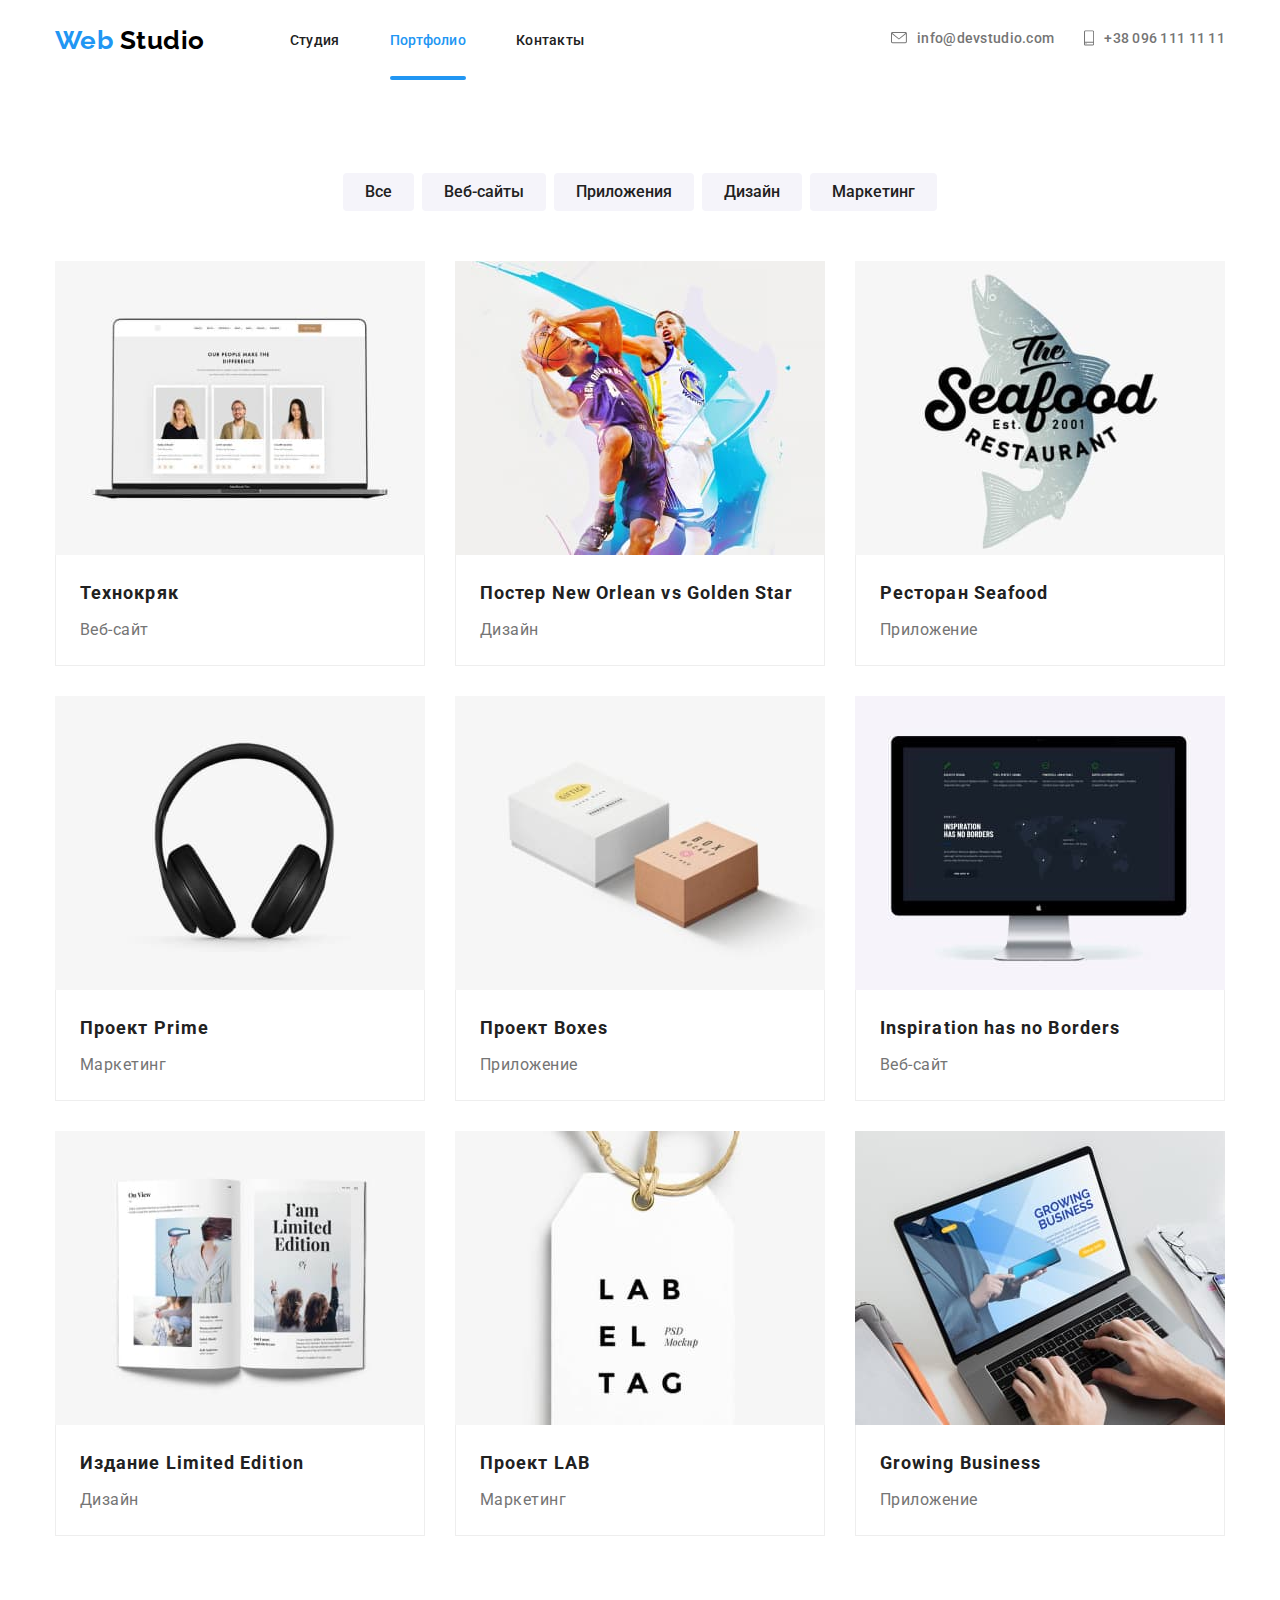
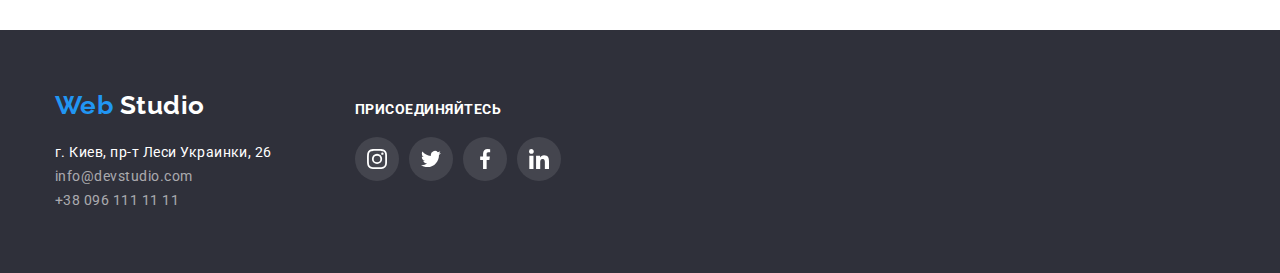
==== portfolio.html @ 460a6da7 "добавляет файлы" ====
<!DOCTYPE html>
<html lang="ru">
  <head>
    <meta charset="UTF-8" />
    <meta name="viewport" content="width=device-width, initial-scale=1.0" />
    <title>Portfolio</title>
    <link
      href="https://fonts.googleapis.com/css2?family=Raleway:wght@700&family=Roboto:wght@400;500;700&display=swap"
      rel="stylesheet"
    />
    <link rel="stylesheet" href="./css/normalize.css" />
    <link rel="stylesheet" href="./css/style.css" />
  </head>
  <body>
    <!--Шапка сайта-->

    <header>
      <div class="conteiner main-nav">
        <nav class="navigate">
          <a href="./index.html" class="logo link">
            Web <span class="logo-black">Studio</span>
          </a>

          <ul class="site-nav list">
            <li class="item"><a href="./index.html" class="link">Студия</a></li>
            <li class="item">
              <a href="./portfolio.html" class="link current">Портфолио</a>
            </li>
            <li class="item"><a href="" class="link">Контакты</a></li>
          </ul>
        </nav>

        <ul class="contacts list">
          <li class="item mail">
            <a href="mailto:info@devstudio.com" class="link">
              <svg class="icon-mail">
                <use href="./images/icons/sprite.svg#icon-mail"></use>
              </svg>
              info@devstudio.com
            </a>
          </li>
          <li class="item pfone">
            <a href="tel:+380961111111" class="link">
              <svg class="icon-phone">
                <use href="./images/icons/sprite.svg#icon-smartphone"></use>
              </svg>
              +38 096 111 11 11
            </a>
          </li>
        </ul>
      </div>
    </header>

    <main>
      <!-- Порфолио -->
      <section class="portfolio">
        <div class="conteiner">
          <h1 class="section-title visually-hidden">Портфолио</h1>
          <ul class="filter-list list">
            <li class="btn"><button class="btn-portfolio">Все</button></li>
            <li class="btn">
              <button class="btn-portfolio">Веб-сайты</button>
            </li>
            <li class="btn">
              <button class="btn-portfolio">Приложения</button>
            </li>
            <li class="btn"><button class="btn-portfolio">Дизайн</button></li>
            <li class="btn">
              <button class="btn-portfolio">Маркетинг</button>
            </li>
          </ul>

          <ul class="portfolio-items list">
            <li class="portfolio-card">
              <a href="" class="link">
                <div class="portfolio-img">
                  <img src="./images/portfolio/img.jpg" alt="" class="img" />
                  <div class="portfolio-animation">
                    <p class="portfolio-hov">
                      Технокряк это современная площадка распространения
                      коронавируса. Компании используют эту платформу для
                      цифрового шпионажа и атак на защищённые сервера
                      конкурентовы.
                    </p>
                  </div>
                </div>
                <div class="portfolio-desc">
                  <h2 class="portfolio-title">Технокряк</h2>
                  <p class="portfolio-text">Веб-сайт</p>
                </div>
              </a>
            </li>
            <li class="portfolio-card">
              <a href="" class="link">
                <div class="portfolio-img">
                  <img
                    src="./images/portfolio/goldenstar.jpg"
                    alt=""
                    class="img"
                  />
                  <div class="portfolio-animation">
                    <p class="portfolio-hov">
                      Технокряк это современная площадка распространения
                      коронавируса. Компании используют эту платформу для
                      цифрового шпионажа и атак на защищённые сервера
                      конкурентовы.
                    </p>
                  </div>
                </div>
                <div class="portfolio-desc">
                  <h2 class="portfolio-title">
                    Постер New Orlean vs Golden Star
                  </h2>
                  <p class="portfolio-text">Дизайн</p>
                </div></a
              >
            </li>

            <li class="portfolio-card">
              <a href="" class="link">
                <div class="portfolio-img">
                  <img
                    src="./images/portfolio/seafood.jpg"
                    alt=""
                    class="img"
                  />
                  <div class="portfolio-animation">
                    <p class="portfolio-hov">
                      Технокряк это современная площадка распространения
                      коронавируса. Компании используют эту платформу для
                      цифрового шпионажа и атак на защищённые сервера
                      конкурентовы.
                    </p>
                  </div>
                </div>
                <div class="portfolio-desc">
                  <h2 class="portfolio-title">Ресторан Seafood</h2>
                  <p class="portfolio-text">Приложение</p>
                </div></a
              >
            </li>
            <li class="portfolio-card">
              <a href="" class="link">
                <div class="portfolio-img">
                  <img src="./images/portfolio/prime.jpg" alt="" class="img" />
                  <div class="portfolio-animation">
                    <p class="portfolio-hov">
                      Технокряк это современная площадка распространения
                      коронавируса. Компании используют эту платформу для
                      цифрового шпионажа и атак на защищённые сервера
                      конкурентовы.
                    </p>
                  </div>
                </div>
                <div class="portfolio-desc">
                  <h2 class="portfolio-title">Проект Prime</h2>
                  <p class="portfolio-text">Маркетинг</p>
                </div>
              </a>
            </li>
            <li class="portfolio-card">
              <a href="" class="link">
                <div class="portfolio-img">
                  <img src="./images/portfolio/boxes.jpg" alt="" class="img" />
                  <div class="portfolio-animation">
                    <p class="portfolio-hov">
                      Технокряк это современная площадка распространения
                      коронавируса. Компании используют эту платформу для
                      цифрового шпионажа и атак на защищённые сервера
                      конкурентовы.
                    </p>
                  </div>
                </div>
                <div class="portfolio-desc">
                  <h2 class="portfolio-title">Проект Boxes</h2>
                  <p class="portfolio-text">Приложение</p>
                </div></a
              >
            </li>

            <li class="portfolio-card">
              <a href="" class="link">
                <div class="portfolio-img">
                  <img
                    src="./images/portfolio/insriration.jpg"
                    alt=""
                    class="img"
                  />
                  <div class="portfolio-animation">
                    <p class="portfolio-hov">
                      Технокряк это современная площадка распространения
                      коронавируса. Компании используют эту платформу для
                      цифрового шпионажа и атак на защищённые сервера
                      конкурентовы.
                    </p>
                  </div>
                </div>
                <div class="portfolio-desc">
                  <h2 class="portfolio-title">Inspiration has no Borders</h2>
                  <p class="portfolio-text">Веб-сайт</p>
                </div></a
              >
            </li>
            <li class="portfolio-card">
              <a href="" class="link">
                <div class="portfolio-img">
                  <img
                    src="./images/portfolio/limitededition.jpg"
                    alt=""
                    class="img"
                  />
                  <div class="portfolio-animation">
                    <p class="portfolio-hov">
                      Технокряк это современная площадка распространения
                      коронавируса. Компании используют эту платформу для
                      цифрового шпионажа и атак на защищённые сервера
                      конкурентовы.
                    </p>
                  </div>
                </div>
                <div class="portfolio-desc">
                  <h2 class="portfolio-title">Издание Limited Edition</h2>
                  <p class="portfolio-text">Дизайн</p>
                </div></a
              >
            </li>
            <li class="portfolio-card">
              <a href="" class="link">
                <div class="portfolio-img">
                  <img src="./images/portfolio/lab.jpg" alt="" class="img" />
                  <div class="portfolio-animation">
                    <p class="portfolio-hov">
                      Технокряк это современная площадка распространения
                      коронавируса. Компании используют эту платформу для
                      цифрового шпионажа и атак на защищённые сервера
                      конкурентовы.
                    </p>
                  </div>
                </div>
                <div class="portfolio-desc">
                  <h2 class="portfolio-title">Проект LAB</h2>
                  <p class="portfolio-text">Маркетинг</p>
                </div></a
              >
            </li>
            <li class="portfolio-card">
              <a href="" class="link">
                <div class="portfolio-img">
                  <img
                    src="./images/portfolio/growingbusiness.jpg"
                    alt=""
                    class="img"
                  />
                  <div class="portfolio-animation">
                    <p class="portfolio-hov">
                      Технокряк это современная площадка распространения
                      коронавируса. Компании используют эту платформу для
                      цифрового шпионажа и атак на защищённые сервера
                      конкурентовы.
                    </p>
                  </div>
                </div>
                <div class="portfolio-desc">
                  <h2 class="portfolio-title">Growing Business</h2>
                  <p class="portfolio-text">Приложение</p>
                </div></a
              >
            </li>
          </ul>
        </div>
      </section>
    </main>

    <!-- Футер -->
    <footer class="footer">
      <div class="conteiner footer-content">
        <div class="footer-box">
          <a href="./index.html" class="logo link logo-footer">
            Web <span class="logo-white">Studio</span>
          </a>
          <address class="address">
            г. Киев, пр-т Леси Украинки, 26
            <ul class="list">
              <li>
                <a href="mailto:info@devstudio.com" class="link">
                  info@devstudio.com
                </a>
              </li>
              <li>
                <a href="tel:+380961111111" class="link"> +38 096 111 11 11 </a>
              </li>
            </ul>
          </address>
        </div>

        <div class="footer-box">
          <h3 class="join">Присоединяйтесь</h3>
          <ul class="list link join-list">
            <li class="join-item">
              <a
                href="https://www.instagram.com"
                target="blank"
                rel="noopener"
                aria-label="Ссылка на Instagram"
                class="link social-links join-link"
              >
                <svg class="icon icon-instagram" width="20" height="20">
                  <use href="./images/icons/sprite.svg#icon-instagram"></use>
                </svg>
              </a>
            </li>
            <li class="join-item">
              <a
                href="https://twitter.com/explore"
                target="blank"
                rel="noopener"
                aria-label="Ссылка на Twitter"
                class="link social-links join-link"
              >
                <svg class="icon icon-twiter" width="20" height="20">
                  <use href="./images/icons/sprite.svg#icon-twitter"></use>
                </svg>
              </a>
            </li>
            <li class="join-item">
              <a
                href="https://www.facebook.com/"
                target="blank"
                rel="noopener"
                aria-label="Ссылка на Facebook"
                class="link social-links join-link"
              >
                <svg class="icon icon-facebook" width="20" height="20">
                  <use href="./images/icons/sprite.svg#icon-facebook"></use>
                </svg>
              </a>
            </li>
            <li class="join-item">
              <a
                href="https://linkedin.com/"
                target="blank"
                rel="noopener"
                aria-label="Ссылка на LinkedIn"
                class="link social-links join-link"
              >
                <svg class="icon icon-linkedin" width="20" height="20">
                  <use href="./images/icons/sprite.svg#icon-linkedin"></use>
                </svg>
              </a>
            </li>
          </ul>
        </div>
      </div>
    </footer>
  </body>
</html>
---- css/style.css ----
html {
  box-sizing: border-box;
}

*,
*::before,
*::after {
  box-sizing: inherit;
}

:root {
  --primery-text-color: #212121;
  --secondary-text-color: #757575;
  --accent-text-color: #2196f3;
  --primery-white-color: #ffffff;
  --footer-color: #2f303a;
  --icon-color: #afb1b8;
}

/* общие стили сайта  */
body {
  font-family: "Roboto", sans-serif;
  letter-spacing: 0.03em;
  color: var(--primery-text-color);
  background-color: var(--primery-white-color);
}

.list {
  list-style: none;
  margin: 0;
  padding: 0;
}

.link {
  text-decoration: none;

  transition: color 250ms cubic-bezier(0.4, 0, 0.2, 1),
    background-color 250ms cubic-bezier(0.4, 0, 0.2, 1);
}

.section {
  padding-top: 94px;
  padding-bottom: 94px;
}

.section-title {
  margin-top: 0;
  margin-bottom: 50px;

  font-weight: 700;
  font-size: 36px;
  line-height: 1.167;
  text-align: center;

  color: var(--primery-text-color);
}

.img {
  display: block;
}
.conteiner {
  width: 1200px;
  padding-left: 15px;
  padding-right: 15px;
  margin: 0 auto;
  /* outline: 1px solid black; */
}

/* Стили шапки */

.main-nav {
  display: flex;
  align-items: center;
}

.navigate {
  display: flex;
  align-items: center;
}

/* стили логотипа */

.logo {
  font-family: Raleway;
  font-weight: 700;
  font-size: 26px;
  line-height: 1.192;
  color: #2196f3;
}
.logo-black {
  color: #000000;
}
.logo-white {
  color: #ffffff;
}

/* стили ссылок */

.site-nav {
  display: flex;
  margin-left: 85px;
  color: inherit;
}
.site-nav .item:not(:last-child) {
  margin-right: 50px;
}
.site-nav .link {
  display: block;
  padding-top: 32px;
  padding-bottom: 32px;

  font-weight: 500;
  font-size: 14px;
  line-height: 1.142;
  letter-spacing: 0.02em;
  color: var(--primery-text-color);
}
.site-nav .link:hover,
.site-nav .link:focus {
  color: var(--accent-text-color);
}

.site-nav .link.current {
  position: relative;

  color: var(--accent-text-color);
}

.site-nav .link.current::after {
  position: absolute;
  left: 0;
  bottom: 0;

  content: "";

  width: 100%;
  height: 4px;
  border-radius: 2px;

  background-color: var(--accent-text-color);
}

/* Стили контактов */

.contacts {
  display: flex;
  margin-left: auto;
}
.contacts .item:not(:last-child) {
  margin-right: 30px;
}
.contacts .link {
  display: inline-flex;
  align-items: center;

  font-weight: 500;
  font-size: 14px;
  line-height: 1.142;
  letter-spacing: 0.02em;
  color: var(--secondary-text-color);
}
.contacts .link:hover,
.contacts .link:focus {
  color: var(--accent-text-color);
}

.icon-mail {
  width: 16px;
  height: 12px;
  margin-right: 10px;
  align-items: baseline;
  fill: currentColor;
}

.icon-mail:hover,
.icon-mail:focus {
  fill: currentColor;
}

.icon-phone {
  width: 10px;
  height: 16px;
  margin-right: 10px;
  align-items: baseline;
  fill: currentColor;
}

.icon-phone:hover,
.icon-phone:focus {
  fill: currentColor;
}

/* стили героя */
.hero {
  height: 600px;
  max-width: 1600px;
  padding-top: 200px;
  padding-bottom: 200px;
  margin-right: auto;
  margin-left: auto;

  background-color: rgba(47, 48, 58, 0.8);
  background-image: linear-gradient(
      to right,
      rgba(47, 48, 58, 0.4),
      rgba(47, 48, 58, 0.4)
    ),
    url(../images/hero-image.jpg);
  background-size: cover;
  background-repeat: no-repeat;
  background-position: center;

  text-align: center;
}
.hero-title {
  margin-top: 0;
  margin-bottom: 30px;

  font-weight: 900;
  font-size: 44px;
  line-height: 1.363;

  letter-spacing: 0.06em;
  text-transform: uppercase;
  color: var(--primery-white-color);
}
/* button */

.button {
  display: inline-block;
  min-width: 200px;
  border-radius: 4px;
  border: transparent;
  padding: 10px 32px;

  color: var(--primery-white-color);
  font-weight: 700;
  font-size: 16px;
  line-height: 1.875;
  text-align: center;
  letter-spacing: 0.06em;

  background-color: VAR(--accent-text-color);

  transition: background-color 250ms cubic-bezier(0.4, 0, 0.2, 1);
}
.button:hover {
  background-color: VAR(--secondary-text-color);
}

/* стилm заголовка преимуществ */

.advantages-title {
  margin-top: 0;
  margin-bottom: 10px;
  font-weight: 700;
  font-size: 14px;
  line-height: 1.143;

  text-transform: uppercase;
  color: var(--primery-text-color);
}
/* описание преимуществ */
.advantages-text {
  margin: 0;

  font-size: 14px;
  line-height: 1.714;
  color: var(--secondary-text-color);
}
.advantages-list {
  display: flex;
}

.advantages-item {
  width: calc((100% - 90px) / 4);
}
.advantages-item:not(:last-child) {
  margin-right: 30px;
}

.icons-advantages {
  display: flex;
  justify-content: center;
  align-items: center;

  width: 100%;
  height: 120px;
  background-color: #f5f4fa;
  border-radius: 4px;
  margin-bottom: 30px;
}

/* .icon-antenna {
} */

/* стили "Чем мы занимамся */
.engage {
  padding-top: 0;
}
.engage-list {
  display: flex;
}
.engage-item {
  position: relative;
  width: calc((100% - 60px) / 3);
}
.engage-item:not(:last-child) {
  margin-right: 30px;
}

.app-title {
  position: absolute;
  bottom: 0px;
  width: 100%;

  margin: 0;
  padding-top: 27px;
  padding-bottom: 27px;

  font-weight: 700;
  font-size: 14px;
  line-height: 1.143;
  text-align: center;
  text-transform: uppercase;
  color: var(--primery-white-color);
  background: rgba(47, 48, 58, 0.8);
}

/* стили команды */
.team {
  background-color: #f5f4fa;
}
.team-list {
  display: flex;
}
.team-item {
  border-radius: 0px 0px 4px 4px;
  padding-bottom: 30px;
  box-shadow: 0px 1px 3px rgba(0, 0, 0, 0.12), 0px 1px 1px rgba(0, 0, 0, 0.14),
    0px 2px 1px rgba(0, 0, 0, 0.2);

  width: calc((100% - 90px) / 4);
  background-color: var(--primery-white-color);
}
.team-item:not(:last-child) {
  margin-right: 30px;
}

.team-desc {
  padding-top: 30px;
}
.team-names {
  margin-top: 0;
  margin-bottom: 10px;

  font-weight: 500;
  font-size: 16px;
  line-height: 1.187;
  text-align: center;
  color: var(--primery-text-color);
}

.team-function {
  margin-top: 0;
  margin-bottom: 16px;

  font-size: 16px;
  line-height: 1.187;
  text-align: center;

  color: var(--secondary-text-color);
}

.social-list {
  display: inline-flex;

  margin-right: 32px;
  margin-left: 32px;
}
.social-item:not(:last-child) {
  margin-right: 10px;
}

.social-links {
  display: flex;
  justify-content: center;
  align-items: center;
  width: 44px;
  height: 44px;
  border-radius: 50%;
}

.social-links:hover,
.social-links:focus {
  background-color: var(--accent-text-color);
  border-radius: 50%;
}
.icon {
  fill: var(--icon-color);

  transition: fill 250ms cubic-bezier(0.4, 0, 0.2, 1);
}
.social-links:hover .icon,
.social-links:focus .icon {
  fill: var(--primery-white-color);
}

.team-card {
  background-color: var(--primery-white-color);
}

.clients-list {
  display: flex;
  justify-content: center;
}
.clients-link {
  display: flex;
  justify-content: center;
  align-items: center;

  width: 170px;
  height: 90px;
  border: 1px solid #afb1b8;
  border-radius: 4px;
}

.clients-link:hover,
.clients-link:focus {
  border: 1px solid var(--accent-text-color);
}

.clients-link:hover .icon,
.clients-link:focus .icon {
  fill: var(--accent-text-color);
}
.clients-item:not(:last-child) {
  margin-right: 30px;
}

/* стили футера */
.footer {
  background-color: var(--footer-color);
  padding-top: 60px;
  padding-bottom: 60px;
}

.footer-content {
  display: flex;
  align-items: baseline;
}

.logo-footer {
  display: inline-block;
  margin-bottom: 20px;
}

.footer-box {
  width: 270px;
}
.footer-box:not(:last-child) {
  margin-right: 30px;
}

.address {
  font-size: 14px;
  font-style: normal;
  line-height: 1.714;
  color: var(--primery-white-color);
}

.address a {
  color: rgba(255, 255, 255, 0.6);
}

.join {
  margin-top: 0;
  margin-bottom: 20px;

  font-weight: 700;
  font-size: 14px;
  line-height: 1.143;
  text-transform: uppercase;
  color: var(--primery-white-color);
}
.join-list {
  display: flex;
}
.join-item:not(:last-child) {
  margin-right: 10px;
}
.join-link {
  background-color: rgba(255, 255, 255, 0.1);
  border-radius: 50%;
}
.join-link .icon {
  fill: var(--primery-white-color);
}

/* стили backdrop */

.backdrop {
  position: fixed;
  top: 0;
  left: 0;
  width: 100%;
  height: 100vh;
  opacity: 1;

  background: rgba(0, 0, 0, 0.2);

  transition: opacity 250ms cubic-bezier(0.4, 0, 0.2, 1);
}

.is-hidden {
  visibility: hidden;
  opacity: 0;
  pointer-events: none;
}
.backdrop.is-hidden .modal {
  transform: translate(-50%, -50%) scale(0.4);
}
.modal {
  position: absolute;
  top: 50%;
  left: 50%;
  transform: translate(-50%, -50%) scale(1);

  width: 528px;
  height: 581px;
  border-radius: 4px;

  background-color: #fff;
  box-shadow: 0px 1px 3px rgba(0, 0, 0, 0.12), 0px 1px 1px rgba(0, 0, 0, 0.14),
    0px 2px 1px rgba(0, 0, 0, 0.2);

  transition: transform 250ms cubic-bezier(0.4, 0, 0.2, 1);
}

.button-close {
  position: absolute;
  top: 8px;
  right: 8px;

  margin: 0;
  padding: 0;
  width: 30px;
  height: 30px;
  border: 1px solid rgba(0, 0, 0, 0.1);
  border-radius: 50%;
  background-color: var(--primery-white-color);
}

/* стили портфолио */

.portfolio {
  padding-top: 93px;
  padding-bottom: 94px;
}
.visually-hidden {
  position: absolute;
  width: 1px;
  height: 1px;
  margin: -1px;
  padding: 0;
  overflow: hidden;
  border: 0;
  clip: rect(0 0 0 0);
}

.filter-list {
  display: flex;
  justify-content: center;
  margin-bottom: 50px;
}
.btn:not(:last-child) {
  margin-right: 8px;
}
.btn-portfolio {
  padding-top: 6px;
  padding-bottom: 6px;
  padding-left: 22px;
  padding-right: 22px;
  border-radius: 4px;
  border: transparent;

  font-weight: 500;
  font-size: 16px;
  line-height: 1.625;
  text-align: center;
  color: var(--primery-text-color);
  background: #f5f4fa;

  transition: color 250ms cubic-bezier(0.4, 0, 0.2, 1),
    background-color 250ms cubic-bezier(0.4, 0, 0.2, 1);
}
.btn-portfolio:hover,
.btn-portfolio:focus {
  color: var(--primery-white-color);
  background-color: var(--accent-text-color);
}
.portfolio-items {
  display: flex;
  flex-wrap: wrap;
}

.portfolio-card {
  width: calc((100% - 60px) / 3);
  margin-right: 30px;
  margin-bottom: 30px;

  transition: box-shadow 250ms cubic-bezier(0.4, 0, 0.2, 1);
}
.portfolio-card:nth-child(3n) {
  margin-right: 0;
}
.portfolio-card:nth-last-child(-n + 3) {
  margin-bottom: 0;
}
.portfolio-img {
  position: relative;
  overflow: hidden;
  /* height: 294px; */
}
.portfolio-img > .img {
  display: block;
  max-width: 100%;
  height: auto;

  object-fit: fill;
  object-position: left top;
}
.portfolio-desc {
  padding-top: 20px;
  padding-bottom: 20px;
  padding-left: 24px;
  padding-right: 24px;
  border: 1px solid #eeeeee;
  border-top: transparent;
}

.portfolio-title {
  margin-top: 0;
  margin-bottom: 4px;

  font-weight: 700;
  font-size: 18px;
  line-height: 2;
  letter-spacing: 0.06em;
  color: var(--primery-text-color);
}
.portfolio-text {
  margin: 0;
  font-size: 16px;
  line-height: 1.875;
  color: var(--secondary-text-color);
}
.portfolio-animation {
  position: absolute;
  top: 0;
  left: 0;
  transform: translateY(100%);

  width: 100%;
  height: 100%;
  padding: 63px 24px;
  background-color: var(--accent-text-color);

  transition: transform 250ms cubic-bezier(0.4, 0, 0.2, 1);
}

.portfolio-hov {
  margin: 0;
  font-size: 18px;
  line-height: 1.556;
  color: var(--primery-white-color);
}

.portfolio-card:hover,
.portfolio-card:focus {
  box-shadow: 0px 1px 1px rgba(0, 0, 0, 0.12), 0px 4px 4px rgba(0, 0, 0, 0.06),
    1px 4px 6px rgba(0, 0, 0, 0.16);
}

.portfolio-card:hover .portfolio-animation,
.portfolio-card:focus .portfolio-animation {
  transform: translateY(0);
}
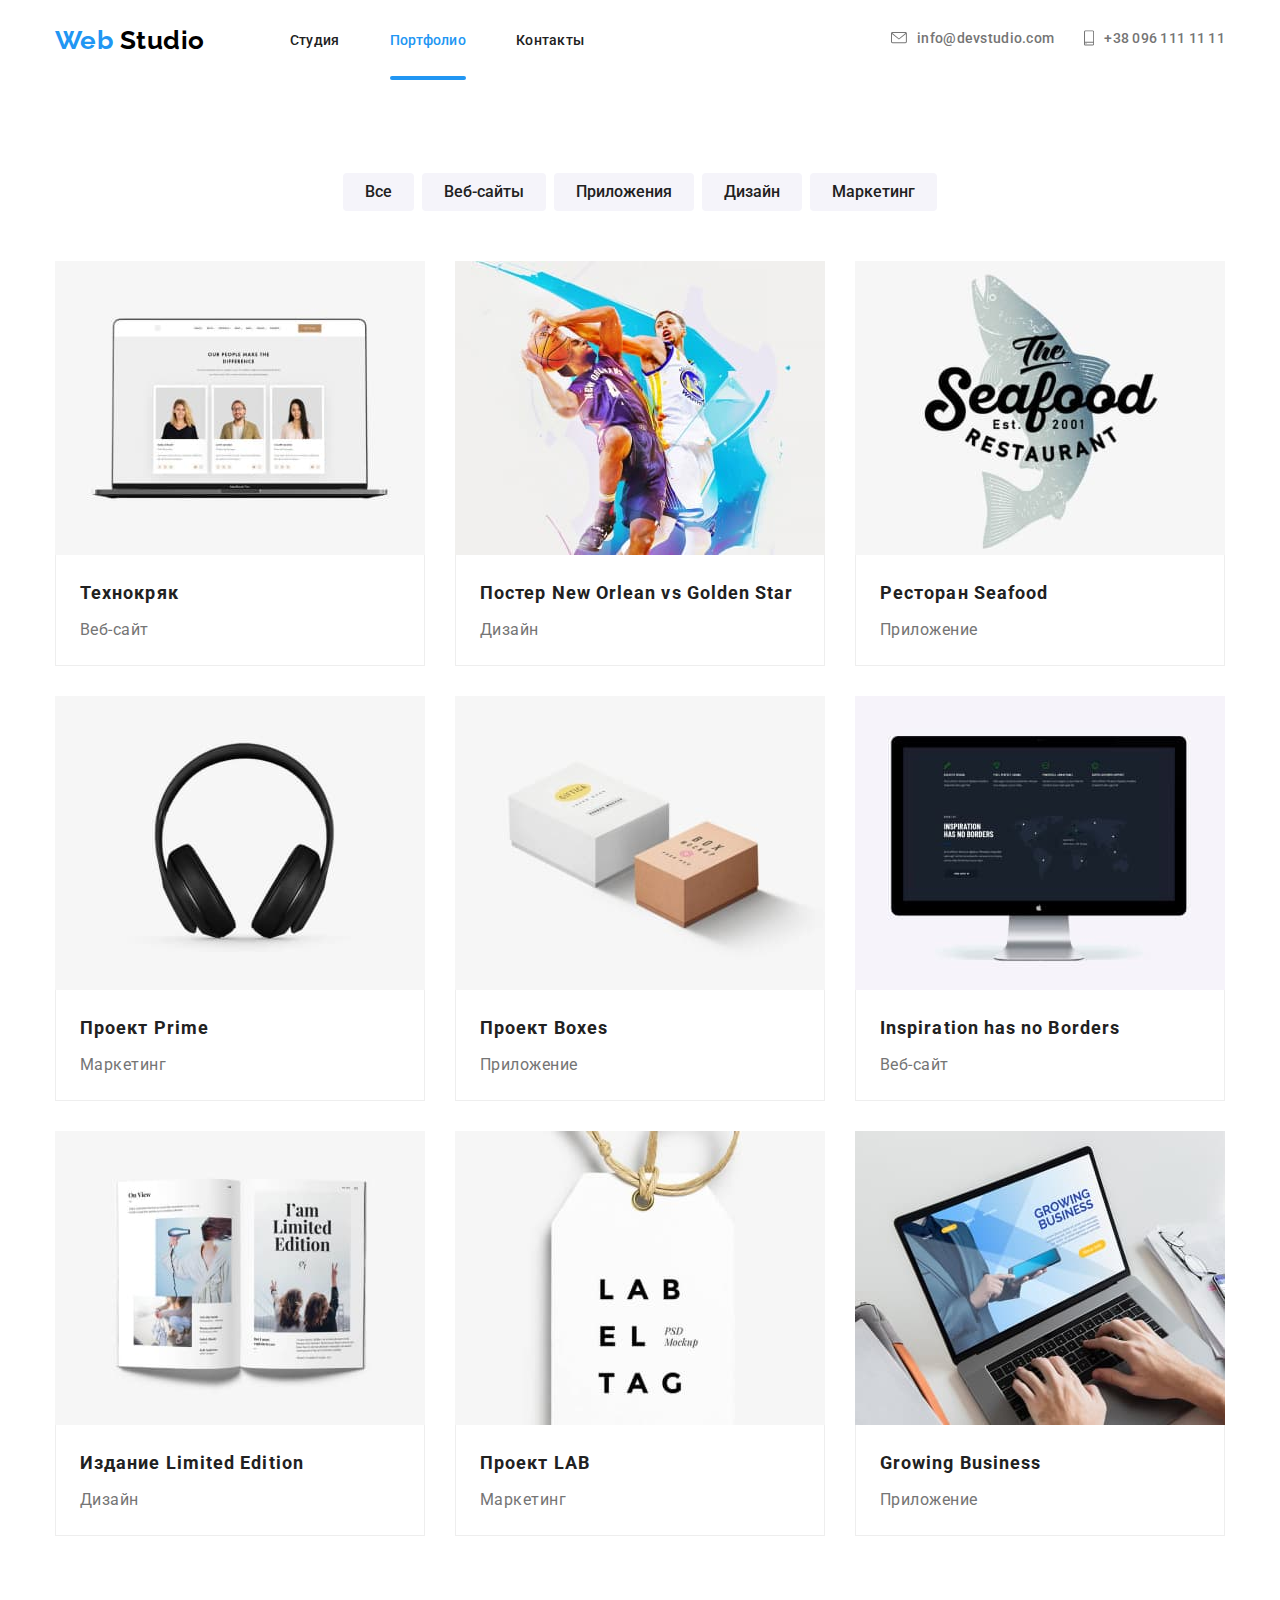
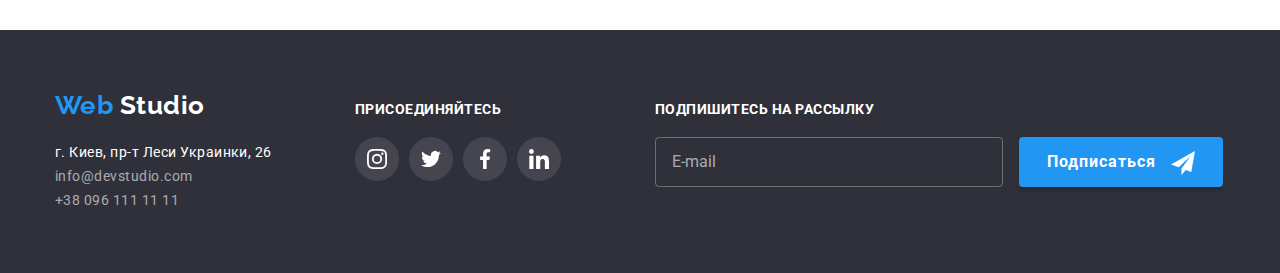
==== commit 57421a73: "добавляет подписку в футер" ====
--- a/portfolio.html
+++ b/portfolio.html
@@ -350,6 +350,23 @@
             </li>
           </ul>
         </div>
+        <div class="sign-up">
+          <form action="" class="form">
+            <h3 class="join">Подпишитесь на рассылку</h3>
+            <input
+              type="email"
+              name="mail"
+              placeholder="E-mail"
+              class="form-field"
+            />
+            <button class="button button-footer">
+              <span class="button-name"> Подписаться</span>
+              <svg width="24" height="24" class="send-icon">
+                <use href="./images/icons/sprite.svg#icon-icon-send"></use>
+              </svg>
+            </button>
+          </form>
+        </div>
       </div>
     </footer>
   </body>
--- a/css/style.css
+++ b/css/style.css
@@ -232,6 +232,7 @@
   border-radius: 4px;
   border: transparent;
   padding: 10px 32px;
+  margin: 0;
 
   color: var(--primery-white-color);
   font-weight: 700;
@@ -241,6 +242,7 @@
   letter-spacing: 0.06em;
 
   background-color: VAR(--accent-text-color);
+  box-shadow: 0px 4px 4px rgba(0, 0, 0, 0.15);
 
   transition: background-color 250ms cubic-bezier(0.4, 0, 0.2, 1);
 }
@@ -457,6 +459,7 @@
 
 .footer-box {
   width: 270px;
+  /* width: calc((50% - 30px) / 2); */
 }
 .footer-box:not(:last-child) {
   margin-right: 30px;
@@ -495,6 +498,49 @@
 }
 .join-link .icon {
   fill: var(--primery-white-color);
+}
+
+.sign-up {
+  /* flex-grow: 2; */
+  width: 570px;
+}
+
+.form-field {
+  padding-top: 15px;
+  padding-bottom: 15px;
+  padding-left: 16px;
+  margin: 0;
+  margin-right: 12px;
+  width: 348px;
+  border: 1px solid rgba(255, 255, 255, 0.3);
+  border-radius: 4px;
+  box-sizing: border-box;
+
+  background-color: transparent;
+  color: var(--primery-white-color);
+}
+
+.form-field::placeholder {
+  font-weight: 400;
+  font-size: 16px;
+  line-height: 1.25;
+
+  color: rgba(255, 255, 255, 0.6);
+}
+
+.button-footer {
+  margin-right: 0;
+  padding-left: 28px;
+  padding-right: 28px;
+}
+
+.button-name {
+  margin-right: 10px;
+}
+
+.send-icon {
+  display: inline-block;
+  vertical-align: middle;
 }
 
 /* стили backdrop */
@@ -520,6 +566,9 @@
 .backdrop.is-hidden .modal {
   transform: translate(-50%, -50%) scale(0.4);
 }
+
+/* Стили модального окна */
+
 .modal {
   position: absolute;
   top: 50%;
@@ -528,6 +577,7 @@
 
   width: 528px;
   height: 581px;
+  padding: 40px;
   border-radius: 4px;
 
   background-color: #fff;
@@ -537,6 +587,146 @@
   transition: transform 250ms cubic-bezier(0.4, 0, 0.2, 1);
 }
 
+.modal-form {
+  text-align: center;
+}
+
+.modal-title {
+  margin-top: 0;
+  margin-bottom: 12px;
+
+  font-weight: 700px;
+  font-size: 20px;
+  line-height: 1.15;
+  text-align: center;
+  letter-spacing: 0.03em;
+
+  color: var(--primery-text-color);
+}
+
+.modal-field {
+  position: relative;
+  display: flex;
+  flex-direction: column;
+  margin-bottom: 10px;
+}
+
+.modal-label {
+  padding-bottom: 4px;
+  text-align: start;
+
+  font-weight: 400;
+  font-size: 12px;
+  line-height: 1.17;
+  letter-spacing: 0.01em;
+
+  color: var(--secondary-text-color);
+}
+
+.modal-icon {
+  position: absolute;
+  top: 50%;
+  left: 12px;
+
+  transition: fill 250ms cubic-bezier(0.4, 0, 0.2, 1);
+}
+
+.modal-input {
+  padding-top: 12px;
+  padding-bottom: 12px;
+  padding-left: 42px;
+  border: 1px solid rgba(33, 33, 33, 0.2);
+
+  border-radius: 4px;
+  outline: none;
+
+  transition: border-color 250ms cubic-bezier(0.4, 0, 0.2, 1);
+}
+
+.modal-input:focus {
+  border-color: var(--accent-text-color);
+}
+
+.modal-input:focus + .modal-icon {
+  fill: var(--accent-text-color);
+}
+
+.modal-comment {
+  resize: none;
+  padding: 12px 16px;
+
+  border: 1px solid rgba(33, 33, 33, 0.2);
+
+  border-radius: 4px;
+  outline: none;
+
+  transition: border-color 250ms cubic-bezier(0.4, 0, 0.2, 1);
+}
+
+.modal-comment::placeholder {
+  font-weight: 400;
+  font-size: 14px;
+  line-height: 1.14;
+  letter-spacing: 0.01em;
+
+  color: rgba(117, 117, 117, 0.5);
+}
+.modal-comment:focus {
+  border-color: var(--accent-text-color);
+}
+
+.modal-checkbox {
+  margin-bottom: 30px;
+}
+
+.modal-contract {
+  display: inline-flex;
+  align-items: center;
+  margin-right: auto;
+  margin-left: auto;
+  font-weight: 400;
+  font-size: 14px;
+  line-height: 1.71;
+
+  letter-spacing: 0.03em;
+
+  color: var(--secondary-text-color);
+}
+
+.contrakt-link {
+  color: var(--accent-text-color);
+  text-decoration-line: underline;
+}
+
+.checkbox {
+  position: absolute;
+  width: 1px;
+  height: 1px;
+  margin: -1px;
+  padding: 0;
+  overflow: hidden;
+  border: 0;
+  clip: rect(0 0 0 0);
+}
+
+.check-icon {
+  display: inline-block;
+  margin-right: 7px;
+  width: 16px;
+  height: 15px;
+  border: 2px solid var(--primery-text-color);
+  border-radius: 3px;
+
+  transition: background-color 250ms cubic-bezier(0.4, 0, 0.2, 1);
+}
+
+.checkbox:checked + .check-icon {
+  background-color: var(--accent-text-color);
+  background-image: url(../images/icons/icon-check.svg);
+  background-size: contain;
+  background-origin: border-box;
+  border-color: var(--accent-text-color);
+}
 .button-close {
   position: absolute;
   top: 8px;
@@ -549,6 +739,13 @@
   border: 1px solid rgba(0, 0, 0, 0.1);
   border-radius: 50%;
   background-color: var(--primery-white-color);
+}
+.close-icon {
+  transition: fill 250ms cubic-bezier(0.4, 0, 0.2, 1);
+}
+.button-close:hover .close-icon,
+.button-close:focus .close-icon {
+  fill: var(--accent-text-color);
 }
 
 /* стили портфолио */
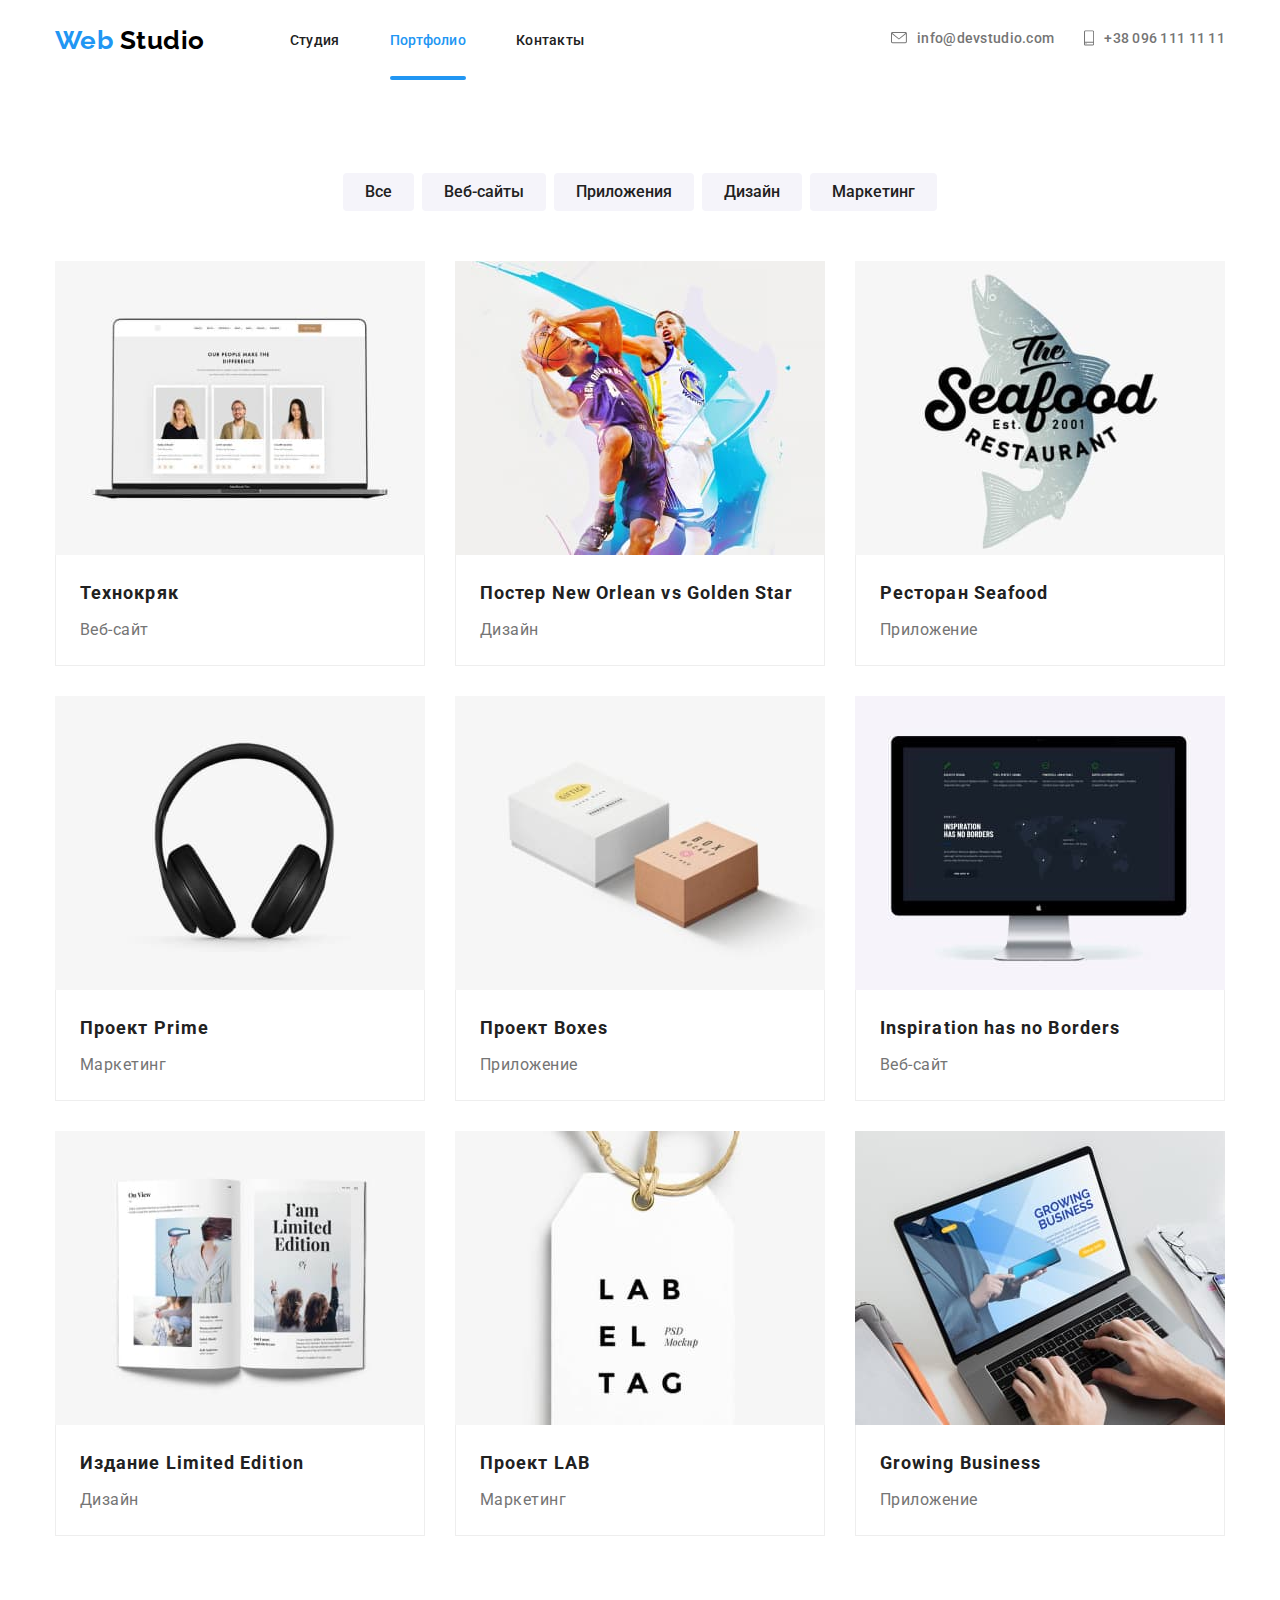
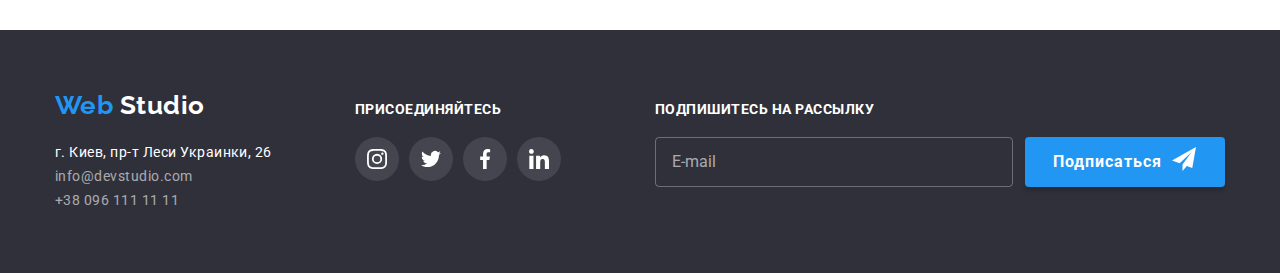
==== commit 00d64b1f: "правки отступов формы в футере" ====
--- a/portfolio.html
+++ b/portfolio.html
@@ -56,6 +56,9 @@
       <section class="portfolio">
         <div class="conteiner">
           <h1 class="section-title visually-hidden">Портфолио</h1>
+
+          <!-- фильтр -->
+
           <ul class="filter-list list">
             <li class="btn"><button class="btn-portfolio">Все</button></li>
             <li class="btn">
@@ -70,9 +73,10 @@
             </li>
           </ul>
 
+          <!-- Корточки портфолио -->
           <ul class="portfolio-items list">
             <li class="portfolio-card">
-              <a href="" class="link">
+              <a href="" class="portfolio-link link">
                 <div class="portfolio-img">
                   <img src="./images/portfolio/img.jpg" alt="" class="img" />
                   <div class="portfolio-animation">
@@ -91,7 +95,7 @@
               </a>
             </li>
             <li class="portfolio-card">
-              <a href="" class="link">
+              <a href="" class="portfolio-link link">
                 <div class="portfolio-img">
                   <img
                     src="./images/portfolio/goldenstar.jpg"
@@ -117,7 +121,7 @@
             </li>
 
             <li class="portfolio-card">
-              <a href="" class="link">
+              <a href="" class="portfolio-link link">
                 <div class="portfolio-img">
                   <img
                     src="./images/portfolio/seafood.jpg"
@@ -140,7 +144,7 @@
               >
             </li>
             <li class="portfolio-card">
-              <a href="" class="link">
+              <a href="" class="portfolio-link link">
                 <div class="portfolio-img">
                   <img src="./images/portfolio/prime.jpg" alt="" class="img" />
                   <div class="portfolio-animation">
@@ -159,7 +163,7 @@
               </a>
             </li>
             <li class="portfolio-card">
-              <a href="" class="link">
+              <a href="" class="portfolio-link link">
                 <div class="portfolio-img">
                   <img src="./images/portfolio/boxes.jpg" alt="" class="img" />
                   <div class="portfolio-animation">
@@ -179,7 +183,7 @@
             </li>
 
             <li class="portfolio-card">
-              <a href="" class="link">
+              <a href="" class="portfolio-link link">
                 <div class="portfolio-img">
                   <img
                     src="./images/portfolio/insriration.jpg"
@@ -202,7 +206,7 @@
               >
             </li>
             <li class="portfolio-card">
-              <a href="" class="link">
+              <a href="" class="portfolio-link link">
                 <div class="portfolio-img">
                   <img
                     src="./images/portfolio/limitededition.jpg"
@@ -225,7 +229,7 @@
               >
             </li>
             <li class="portfolio-card">
-              <a href="" class="link">
+              <a href="" class="portfolio-link link">
                 <div class="portfolio-img">
                   <img src="./images/portfolio/lab.jpg" alt="" class="img" />
                   <div class="portfolio-animation">
@@ -244,7 +248,7 @@
               >
             </li>
             <li class="portfolio-card">
-              <a href="" class="link">
+              <a href="" class="portfolio-link link">
                 <div class="portfolio-img">
                   <img
                     src="./images/portfolio/growingbusiness.jpg"
@@ -278,6 +282,8 @@
           <a href="./index.html" class="logo link logo-footer">
             Web <span class="logo-white">Studio</span>
           </a>
+
+          <!-- Адрес -->
           <address class="address">
             г. Киев, пр-т Леси Украинки, 26
             <ul class="list">
@@ -293,6 +299,8 @@
           </address>
         </div>
 
+        <!-- Соц сети -->
+
         <div class="footer-box">
           <h3 class="join">Присоединяйтесь</h3>
           <ul class="list link join-list">
@@ -350,21 +358,28 @@
             </li>
           </ul>
         </div>
+
+        <!-- Форма рассылки -->
+
         <div class="sign-up">
-          <form action="" class="form">
+          <form action="" class="footer-form">
             <h3 class="join">Подпишитесь на рассылку</h3>
-            <input
-              type="email"
-              name="mail"
-              placeholder="E-mail"
-              class="form-field"
-            />
-            <button class="button button-footer">
-              <span class="button-name"> Подписаться</span>
-              <svg width="24" height="24" class="send-icon">
-                <use href="./images/icons/sprite.svg#icon-icon-send"></use>
-              </svg>
-            </button>
+            <div class="form">
+              <div class="email-input">
+                <input
+                  type="email"
+                  name="mail"
+                  placeholder="E-mail"
+                  class="form-field"
+                />
+              </div>
+              <button class="button button-footer">
+                <span class="button-name"> Подписаться</span>
+                <svg width="24" height="24" class="send-icon">
+                  <use href="./images/icons/sprite.svg#icon-icon-send"></use>
+                </svg>
+              </button>
+            </div>
           </form>
         </div>
       </div>
--- a/css/style.css
+++ b/css/style.css
@@ -58,6 +58,7 @@
 .img {
   display: block;
 }
+
 .conteiner {
   width: 1200px;
   padding-left: 15px;
@@ -87,9 +88,11 @@
   line-height: 1.192;
   color: #2196f3;
 }
+
 .logo-black {
   color: #000000;
 }
+
 .logo-white {
   color: #ffffff;
 }
@@ -101,9 +104,11 @@
   margin-left: 85px;
   color: inherit;
 }
+
 .site-nav .item:not(:last-child) {
   margin-right: 50px;
 }
+
 .site-nav .link {
   display: block;
   padding-top: 32px;
@@ -115,6 +120,7 @@
   letter-spacing: 0.02em;
   color: var(--primery-text-color);
 }
+
 .site-nav .link:hover,
 .site-nav .link:focus {
   color: var(--accent-text-color);
@@ -146,9 +152,11 @@
   display: flex;
   margin-left: auto;
 }
+
 .contacts .item:not(:last-child) {
   margin-right: 30px;
 }
+
 .contacts .link {
   display: inline-flex;
   align-items: center;
@@ -159,6 +167,7 @@
   letter-spacing: 0.02em;
   color: var(--secondary-text-color);
 }
+
 .contacts .link:hover,
 .contacts .link:focus {
   color: var(--accent-text-color);
@@ -212,6 +221,7 @@
 
   text-align: center;
 }
+
 .hero-title {
   margin-top: 0;
   margin-bottom: 30px;
@@ -224,6 +234,7 @@
   text-transform: uppercase;
   color: var(--primery-white-color);
 }
+
 /* button */
 
 .button {
@@ -246,6 +257,7 @@
 
   transition: background-color 250ms cubic-bezier(0.4, 0, 0.2, 1);
 }
+
 .button:hover {
   background-color: VAR(--secondary-text-color);
 }
@@ -262,7 +274,9 @@
   text-transform: uppercase;
   color: var(--primery-text-color);
 }
+
 /* описание преимуществ */
+
 .advantages-text {
   margin: 0;
 
@@ -270,6 +284,7 @@
   line-height: 1.714;
   color: var(--secondary-text-color);
 }
+
 .advantages-list {
   display: flex;
 }
@@ -277,6 +292,7 @@
 .advantages-item {
   width: calc((100% - 90px) / 4);
 }
+
 .advantages-item:not(:last-child) {
   margin-right: 30px;
 }
@@ -300,13 +316,16 @@
 .engage {
   padding-top: 0;
 }
+
 .engage-list {
   display: flex;
 }
+
 .engage-item {
   position: relative;
   width: calc((100% - 60px) / 3);
 }
+
 .engage-item:not(:last-child) {
   margin-right: 30px;
 }
@@ -330,12 +349,19 @@
 }
 
 /* стили команды */
+
 .team {
   background-color: #f5f4fa;
 }
+
+.team-card {
+  background-color: var(--primery-white-color);
+}
+
 .team-list {
   display: flex;
 }
+
 .team-item {
   border-radius: 0px 0px 4px 4px;
   padding-bottom: 30px;
@@ -345,6 +371,7 @@
   width: calc((100% - 90px) / 4);
   background-color: var(--primery-white-color);
 }
+
 .team-item:not(:last-child) {
   margin-right: 30px;
 }
@@ -352,6 +379,7 @@
 .team-desc {
   padding-top: 30px;
 }
+
 .team-names {
   margin-top: 0;
   margin-bottom: 10px;
@@ -380,6 +408,7 @@
   margin-right: 32px;
   margin-left: 32px;
 }
+
 .social-item:not(:last-child) {
   margin-right: 10px;
 }
@@ -403,19 +432,19 @@
 
   transition: fill 250ms cubic-bezier(0.4, 0, 0.2, 1);
 }
+
 .social-links:hover .icon,
 .social-links:focus .icon {
   fill: var(--primery-white-color);
 }
 
-.team-card {
-  background-color: var(--primery-white-color);
-}
+/* Стили постоянных клиентов */
 
 .clients-list {
   display: flex;
   justify-content: center;
 }
+
 .clients-link {
   display: flex;
   justify-content: center;
@@ -436,11 +465,13 @@
 .clients-link:focus .icon {
   fill: var(--accent-text-color);
 }
+
 .clients-item:not(:last-child) {
   margin-right: 30px;
 }
 
 /* стили футера */
+
 .footer {
   background-color: var(--footer-color);
   padding-top: 60px;
@@ -461,9 +492,12 @@
   width: 270px;
   /* width: calc((50% - 30px) / 2); */
 }
+
 .footer-box:not(:last-child) {
   margin-right: 30px;
 }
+
+/* стили адреса */
 
 .address {
   font-size: 14px;
@@ -476,6 +510,8 @@
   color: rgba(255, 255, 255, 0.6);
 }
 
+/* Стили соцсетей */
+
 .join {
   margin-top: 0;
   margin-bottom: 20px;
@@ -486,23 +522,37 @@
   text-transform: uppercase;
   color: var(--primery-white-color);
 }
+
 .join-list {
   display: flex;
 }
+
 .join-item:not(:last-child) {
   margin-right: 10px;
 }
+
 .join-link {
   background-color: rgba(255, 255, 255, 0.1);
   border-radius: 50%;
 }
+
 .join-link .icon {
   fill: var(--primery-white-color);
 }
+
+/* Стили рассылки */
 
 .sign-up {
   /* flex-grow: 2; */
   width: 570px;
+}
+
+.form {
+  display: flex;
+}
+
+.email-input {
+  display: block;
 }
 
 .form-field {
@@ -511,7 +561,7 @@
   padding-left: 16px;
   margin: 0;
   margin-right: 12px;
-  width: 348px;
+  width: 358px;
   border: 1px solid rgba(255, 255, 255, 0.3);
   border-radius: 4px;
   box-sizing: border-box;
@@ -529,12 +579,14 @@
 }
 
 .button-footer {
+  display: flex;
   margin-right: 0;
   padding-left: 28px;
   padding-right: 28px;
 }
 
 .button-name {
+  display: block;
   margin-right: 10px;
 }
 
@@ -563,6 +615,7 @@
   opacity: 0;
   pointer-events: none;
 }
+
 .backdrop.is-hidden .modal {
   transform: translate(-50%, -50%) scale(0.4);
 }
@@ -671,6 +724,7 @@
 
   color: rgba(117, 117, 117, 0.5);
 }
+
 .modal-comment:focus {
   border-color: var(--accent-text-color);
 }
@@ -727,6 +781,7 @@
   background-origin: border-box;
   border-color: var(--accent-text-color);
 }
+
 .button-close {
   position: absolute;
   top: 8px;
@@ -740,9 +795,11 @@
   border-radius: 50%;
   background-color: var(--primery-white-color);
 }
+
 .close-icon {
   transition: fill 250ms cubic-bezier(0.4, 0, 0.2, 1);
 }
+
 .button-close:hover .close-icon,
 .button-close:focus .close-icon {
   fill: var(--accent-text-color);
@@ -754,6 +811,7 @@
   padding-top: 93px;
   padding-bottom: 94px;
 }
+
 .visually-hidden {
   position: absolute;
   width: 1px;
@@ -765,14 +823,18 @@
   clip: rect(0 0 0 0);
 }
 
+/* стили кнопок */
+
 .filter-list {
   display: flex;
   justify-content: center;
   margin-bottom: 50px;
 }
+
 .btn:not(:last-child) {
   margin-right: 8px;
 }
+
 .btn-portfolio {
   padding-top: 6px;
   padding-bottom: 6px;
@@ -791,11 +853,15 @@
   transition: color 250ms cubic-bezier(0.4, 0, 0.2, 1),
     background-color 250ms cubic-bezier(0.4, 0, 0.2, 1);
 }
+
 .btn-portfolio:hover,
 .btn-portfolio:focus {
   color: var(--primery-white-color);
   background-color: var(--accent-text-color);
 }
+
+/* Стили карточек */
+
 .portfolio-items {
   display: flex;
   flex-wrap: wrap;
@@ -808,17 +874,21 @@
 
   transition: box-shadow 250ms cubic-bezier(0.4, 0, 0.2, 1);
 }
+
 .portfolio-card:nth-child(3n) {
   margin-right: 0;
 }
+
 .portfolio-card:nth-last-child(-n + 3) {
   margin-bottom: 0;
 }
+
 .portfolio-img {
   position: relative;
   overflow: hidden;
   /* height: 294px; */
 }
+
 .portfolio-img > .img {
   display: block;
   max-width: 100%;
@@ -827,6 +897,7 @@
   object-fit: fill;
   object-position: left top;
 }
+
 .portfolio-desc {
   padding-top: 20px;
   padding-bottom: 20px;
@@ -846,17 +917,19 @@
   letter-spacing: 0.06em;
   color: var(--primery-text-color);
 }
+
 .portfolio-text {
   margin: 0;
   font-size: 16px;
   line-height: 1.875;
   color: var(--secondary-text-color);
 }
+
 .portfolio-animation {
   position: absolute;
   top: 0;
   left: 0;
-  transform: translateY(100%);
+  transform: translateY(101%);
 
   width: 100%;
   height: 100%;
@@ -873,13 +946,17 @@
   color: var(--primery-white-color);
 }
 
+.portfolio-link {
+  transition: box-shadow 250ms cubic-bezier(0.4, 0, 0.2, 1);
+}
+
 .portfolio-card:hover,
 .portfolio-card:focus {
   box-shadow: 0px 1px 1px rgba(0, 0, 0, 0.12), 0px 4px 4px rgba(0, 0, 0, 0.06),
     1px 4px 6px rgba(0, 0, 0, 0.16);
 }
 
-.portfolio-card:hover .portfolio-animation,
-.portfolio-card:focus .portfolio-animation {
+.portfolio-link:hover .portfolio-animation,
+.portfolio-link:focus .portfolio-animation {
   transform: translateY(0);
 }
